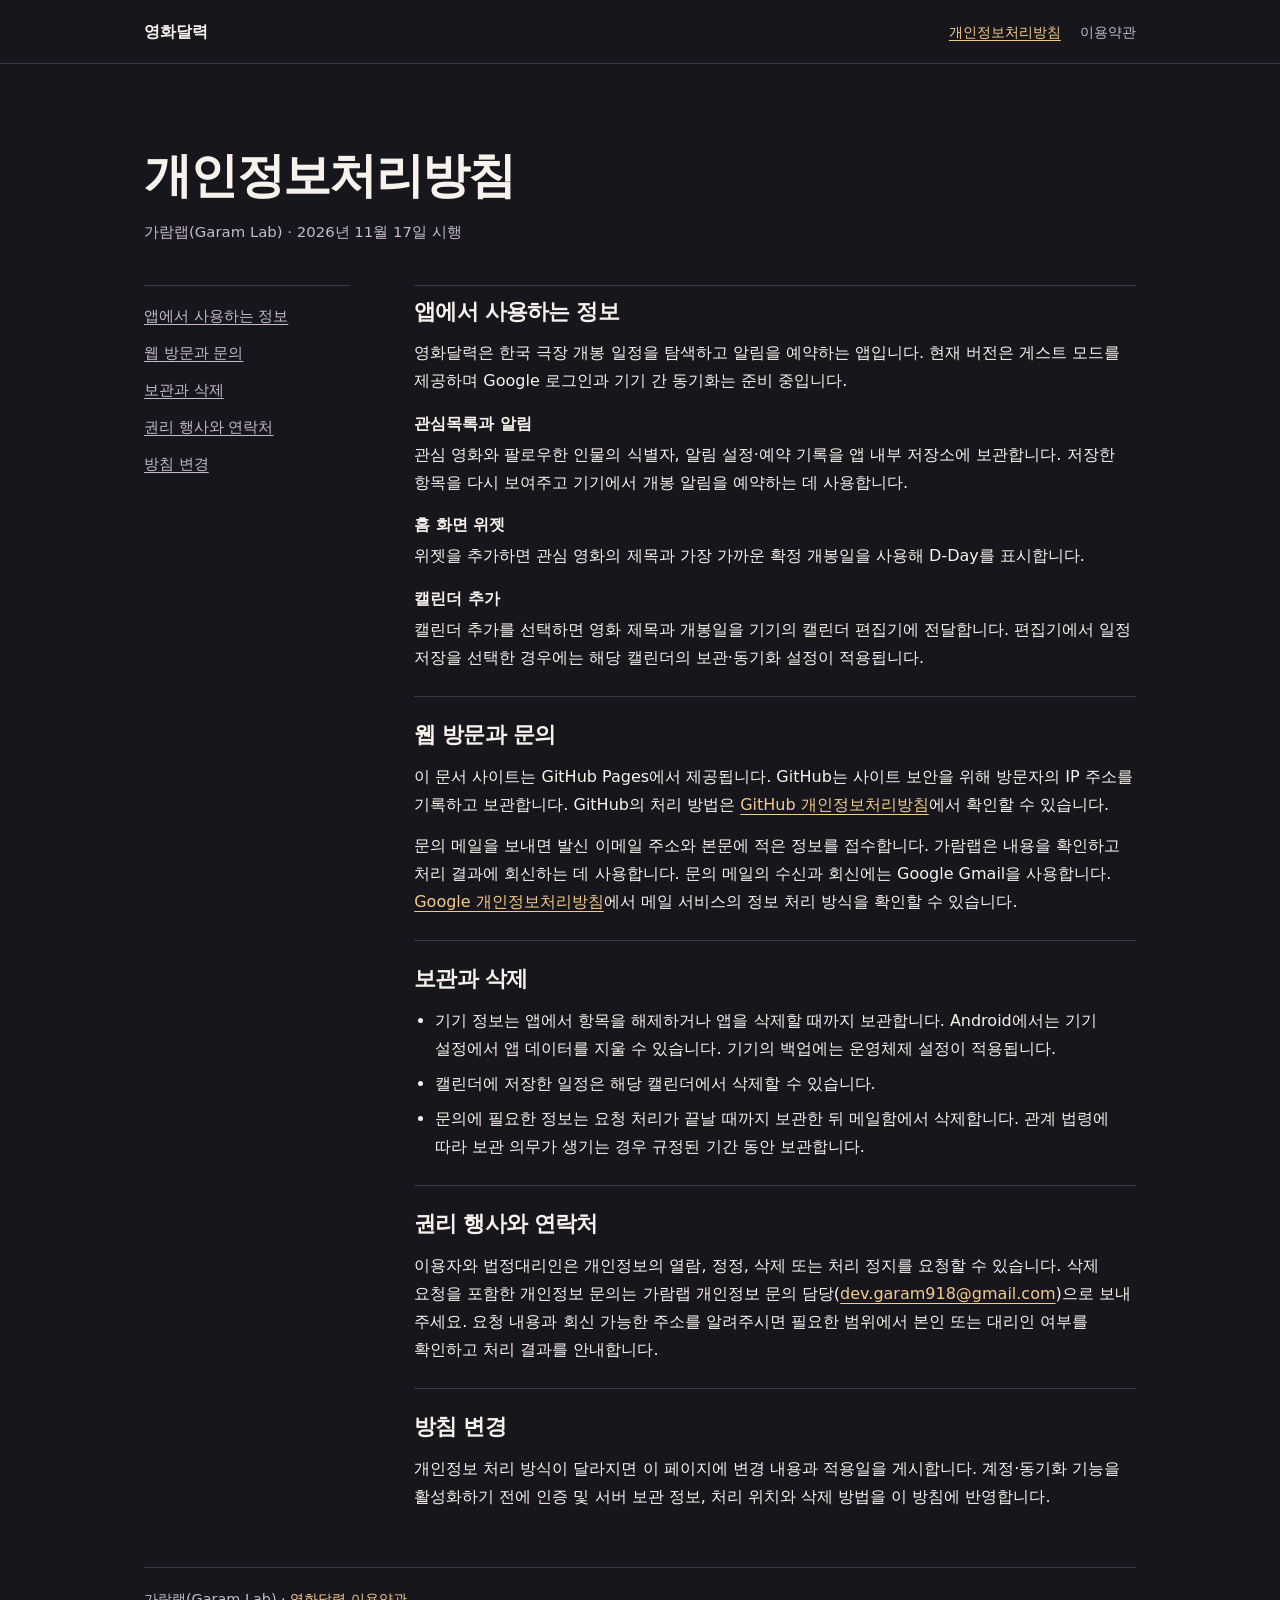
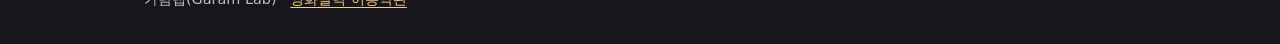
==== privacy/index.html @ b669c91f "Publish MovieCalendar privacy policy and terms" ====
<!doctype html>
<html lang="ko">
<head>
  <meta charset="utf-8">
  <meta name="viewport" content="width=device-width, initial-scale=1">
  <meta name="description" content="가람랩이 운영하는 영화달력의 개인정보처리방침입니다.">
  <title>개인정보처리방침 | 영화달력</title>
  <link rel="stylesheet" href="../site.css">
</head>
<body>
  <a class="skip" href="#main">본문으로 이동</a>
  <header class="topbar">
    <div class="frame topbar-content">
      <a class="brand" href="../">영화달력</a>
      <nav aria-label="문서">
        <a aria-current="page" href="./">개인정보처리방침</a>
        <a href="../terms/">이용약관</a>
      </nav>
    </div>
  </header>
  <main id="main" class="frame">
    <header class="document-header">
      <h1>개인정보처리방침</h1>
      <p>가람랩(Garam Lab) · <time datetime="2026-11-17">2026년 11월 17일</time> 시행</p>
    </header>
    <div class="document-layout">
      <nav class="contents" aria-label="개인정보처리방침 목차">
        <a href="#app">앱에서 사용하는 정보</a>
        <a href="#web">웹 방문과 문의</a>
        <a href="#retention">보관과 삭제</a>
        <a href="#requests">권리 행사와 연락처</a>
        <a href="#changes">방침 변경</a>
      </nav>
      <article>
        <section aria-labelledby="app">
          <h2 id="app">앱에서 사용하는 정보</h2>
          <p>영화달력은 한국 극장 개봉 일정을 탐색하고 알림을 예약하는 앱입니다. 현재 버전은 게스트 모드를 제공하며 Google 로그인과 기기 간 동기화는 준비 중입니다.</p>
          <dl>
            <dt>관심목록과 알림</dt>
            <dd>관심 영화와 팔로우한 인물의 식별자, 알림 설정·예약 기록을 앱 내부 저장소에 보관합니다. 저장한 항목을 다시 보여주고 기기에서 개봉 알림을 예약하는 데 사용합니다.</dd>
            <dt>홈 화면 위젯</dt>
            <dd>위젯을 추가하면 관심 영화의 제목과 가장 가까운 확정 개봉일을 사용해 D-Day를 표시합니다.</dd>
            <dt>캘린더 추가</dt>
            <dd>캘린더 추가를 선택하면 영화 제목과 개봉일을 기기의 캘린더 편집기에 전달합니다. 편집기에서 일정 저장을 선택한 경우에는 해당 캘린더의 보관·동기화 설정이 적용됩니다.</dd>
          </dl>
        </section>
        <section aria-labelledby="web">
          <h2 id="web">웹 방문과 문의</h2>
          <p>이 문서 사이트는 GitHub Pages에서 제공됩니다. GitHub는 사이트 보안을 위해 방문자의 IP 주소를 기록하고 보관합니다. GitHub의 처리 방법은 <a href="https://docs.github.com/en/site-policy/privacy-policies/github-general-privacy-statement">GitHub 개인정보처리방침</a>에서 확인할 수 있습니다.</p>
          <p>문의 메일을 보내면 발신 이메일 주소와 본문에 적은 정보를 접수합니다. 가람랩은 내용을 확인하고 처리 결과에 회신하는 데 사용합니다. 문의 메일의 수신과 회신에는 Google Gmail을 사용합니다. <a href="https://policies.google.com/privacy?hl=ko">Google 개인정보처리방침</a>에서 메일 서비스의 정보 처리 방식을 확인할 수 있습니다.</p>
        </section>
        <section aria-labelledby="retention">
          <h2 id="retention">보관과 삭제</h2>
          <ul>
            <li>기기 정보는 앱에서 항목을 해제하거나 앱을 삭제할 때까지 보관합니다. Android에서는 기기 설정에서 앱 데이터를 지울 수 있습니다. 기기의 백업에는 운영체제 설정이 적용됩니다.</li>
            <li>캘린더에 저장한 일정은 해당 캘린더에서 삭제할 수 있습니다.</li>
            <li>문의에 필요한 정보는 요청 처리가 끝날 때까지 보관한 뒤 메일함에서 삭제합니다. 관계 법령에 따라 보관 의무가 생기는 경우 규정된 기간 동안 보관합니다.</li>
          </ul>
        </section>
        <section aria-labelledby="requests">
          <h2 id="requests">권리 행사와 연락처</h2>
          <p>이용자와 법정대리인은 개인정보의 열람, 정정, 삭제 또는 처리 정지를 요청할 수 있습니다. 삭제 요청을 포함한 개인정보 문의는 가람랩 개인정보 문의 담당(<a href="mailto:dev.garam918@gmail.com">dev.garam918@gmail.com</a>)으로 보내 주세요. 요청 내용과 회신 가능한 주소를 알려주시면 필요한 범위에서 본인 또는 대리인 여부를 확인하고 처리 결과를 안내합니다.</p>
        </section>
        <section aria-labelledby="changes">
          <h2 id="changes">방침 변경</h2>
          <p>개인정보 처리 방식이 달라지면 이 페이지에 변경 내용과 적용일을 게시합니다. 계정·동기화 기능을 활성화하기 전에 인증 및 서버 보관 정보, 처리 위치와 삭제 방법을 이 방침에 반영합니다.</p>
        </section>
      </article>
    </div>
  </main>
  <footer class="frame footer">가람랩(Garam Lab) · <a href="../terms/">영화달력 이용약관</a></footer>
</body>
</html>
---- site.css ----
:root {
  color-scheme: dark;
  font-family: Inter, system-ui, "Apple SD Gothic Neo", "Malgun Gothic", sans-serif;
  background: #18161d;
  color: #f8f2ec;
  line-height: 1.75;
  --muted: #c5bac9;
  --accent: #f3cb87;
  --rule: #403748;
}

* { box-sizing: border-box; }
body { margin: 0; word-break: keep-all; overflow-wrap: break-word; }
a { color: var(--accent); text-underline-offset: .22em; }
a:hover { color: #ffe4b6; }
a:focus-visible { outline: 2px solid var(--accent); outline-offset: 4px; border-radius: 2px; }
.frame { width: min(100% - 2.5rem, 62rem); margin-inline: auto; }
.skip { position: absolute; left: 1.25rem; padding: .5rem .75rem; background: #18161d; transform: translateY(-110%); }
.skip:focus { transform: translateY(0); }
.topbar { border-bottom: 1px solid var(--rule); }
.topbar-content { display: flex; justify-content: space-between; align-items: baseline; gap: 1rem; padding-block: 1.1rem; }
.brand { color: inherit; font-weight: 700; text-decoration: none; }
.topbar nav { display: flex; flex-wrap: wrap; gap: .45rem 1.2rem; font-size: .9rem; }
.topbar nav a { color: var(--muted); text-decoration: none; }
.topbar nav a[aria-current] { color: var(--accent); text-decoration: underline; }
h1, h2 { margin: 0; line-height: 1.3; letter-spacing: -.035em; }
h1 { font-size: clamp(2rem, 5vw, 3rem); }
h2 { font-size: 1.35rem; scroll-margin-top: 1.25rem; }
.document-header, .directory { padding-block: clamp(2.5rem, 8vw, 5rem) 2.5rem; }
.document-header p { color: var(--muted); margin: .8rem 0 0; font-size: .93rem; }
.document-layout { display: grid; grid-template-columns: minmax(10rem, 1fr) minmax(0, 3.5fr); gap: clamp(1.75rem, 5vw, 4rem); }
.contents { align-self: start; border-top: 1px solid var(--rule); padding-top: .7rem; }
.contents a { display: block; padding-block: .35rem; color: var(--muted); font-size: .92rem; }
.contents a:hover { color: var(--accent); }
article section { padding: 1.5rem 0; border-top: 1px solid var(--rule); }
article section:first-child { padding-top: .7rem; }
article p, article ul, article dl { margin: .85rem 0 0; }
article ul { padding-inline-start: 1.3em; }
article li + li { margin-top: .45rem; }
dt { font-weight: 650; margin-top: .9rem; }
dd { margin: .2rem 0 0; }
.document-list { list-style: none; padding: 0; margin: 2rem 0 0; max-width: 44rem; }
.document-list li { border-top: 1px solid var(--rule); padding: 1.25rem 0; }
.document-list a { font-size: 1.2rem; font-weight: 650; }
.document-list p { margin: .4rem 0 0; color: var(--muted); }
.footer { border-top: 1px solid var(--rule); padding-block: 1.2rem 2rem; margin-top: 2rem; color: var(--muted); font-size: .9rem; }

@media (max-width: 42rem) {
  .topbar-content { flex-direction: column; gap: .35rem; align-items: flex-start; }
  .document-layout { grid-template-columns: 1fr; gap: 1.5rem; }
  .contents { border-bottom: 1px solid var(--rule); padding-bottom: .7rem; }
  article section:first-child { border-top: 0; padding-top: 0; }
}
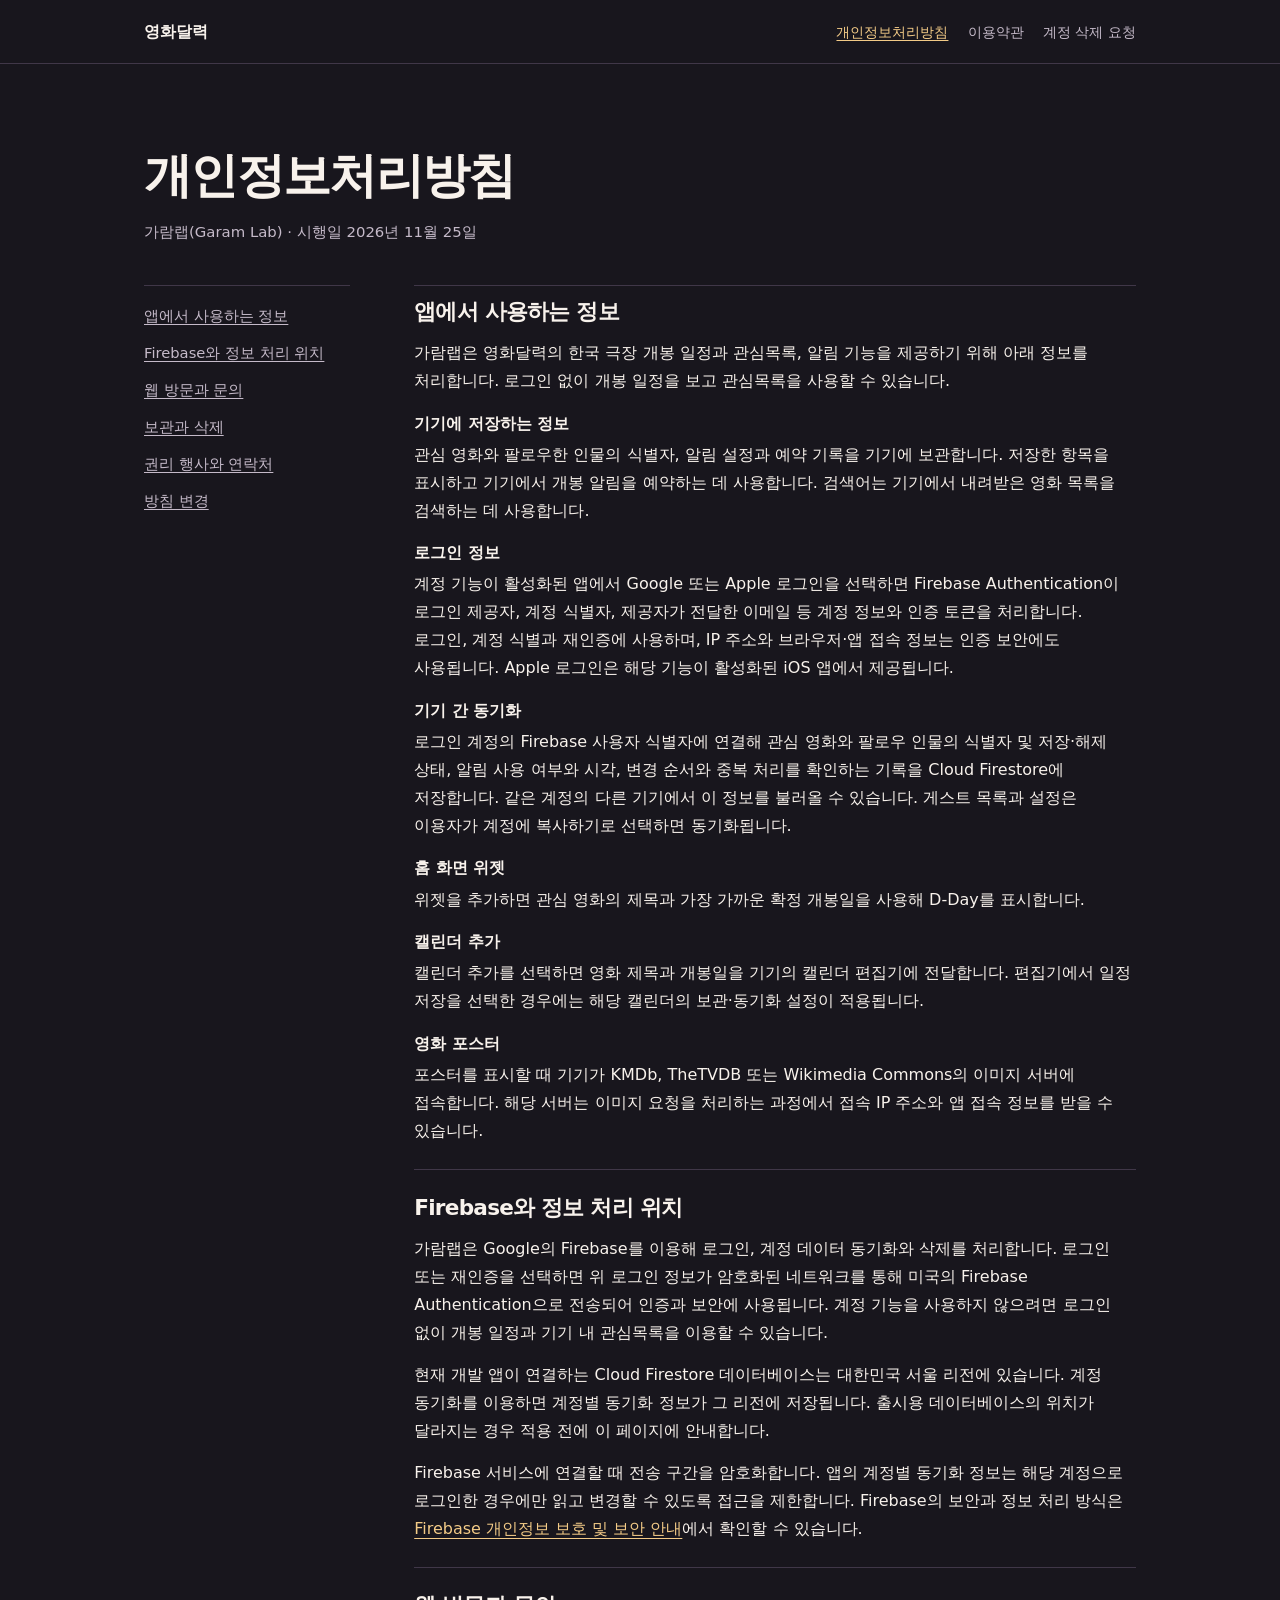
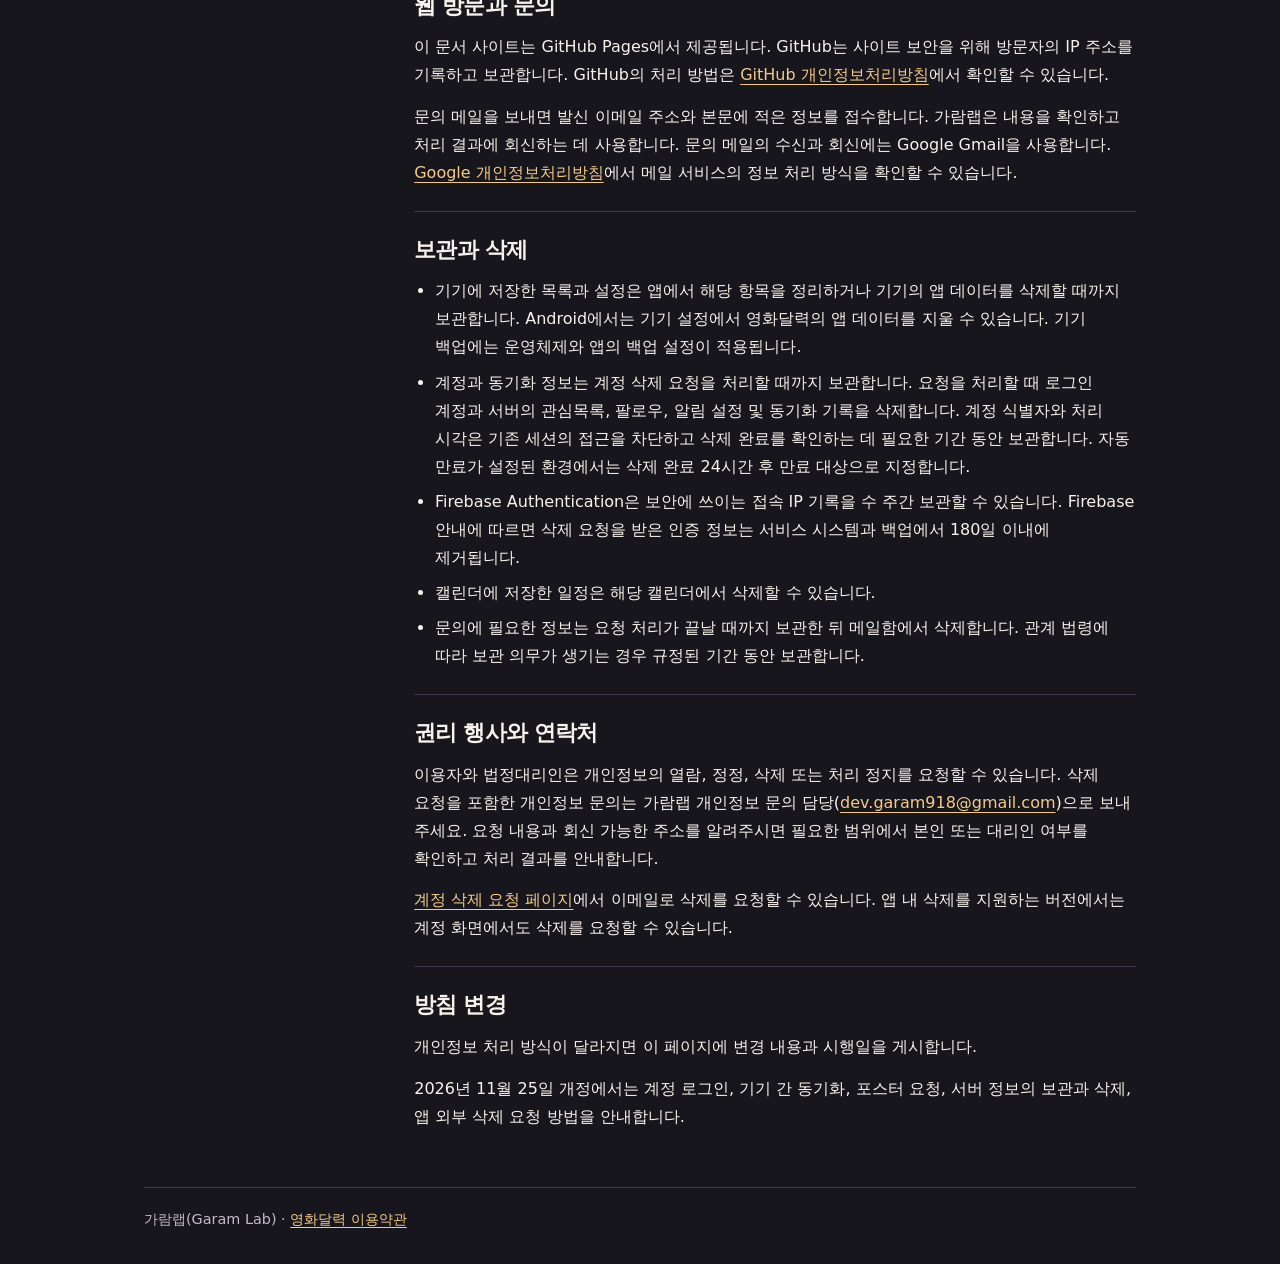
==== commit a3ec85a8: "Document account sync, poster requests, and data processing" ====
--- a/privacy/index.html
+++ b/privacy/index.html
@@ -15,17 +15,19 @@
       <nav aria-label="문서">
         <a aria-current="page" href="./">개인정보처리방침</a>
         <a href="../terms/">이용약관</a>
+        <a href="../account-deletion/">계정 삭제 요청</a>
       </nav>
     </div>
   </header>
   <main id="main" class="frame">
     <header class="document-header">
       <h1>개인정보처리방침</h1>
-      <p>가람랩(Garam Lab) · <time datetime="2026-11-17">2026년 11월 17일</time> 시행</p>
+      <p>가람랩(Garam Lab) · 시행일 <time datetime="2026-11-25">2026년 11월 25일</time></p>
     </header>
     <div class="document-layout">
       <nav class="contents" aria-label="개인정보처리방침 목차">
         <a href="#app">앱에서 사용하는 정보</a>
+        <a href="#firebase">Firebase와 정보 처리 위치</a>
         <a href="#web">웹 방문과 문의</a>
         <a href="#retention">보관과 삭제</a>
         <a href="#requests">권리 행사와 연락처</a>
@@ -34,15 +36,27 @@
       <article>
         <section aria-labelledby="app">
           <h2 id="app">앱에서 사용하는 정보</h2>
-          <p>영화달력은 한국 극장 개봉 일정을 탐색하고 알림을 예약하는 앱입니다. 현재 버전은 게스트 모드를 제공하며 Google 로그인과 기기 간 동기화는 준비 중입니다.</p>
+          <p>가람랩은 영화달력의 한국 극장 개봉 일정과 관심목록, 알림 기능을 제공하기 위해 아래 정보를 처리합니다. 로그인 없이 개봉 일정을 보고 관심목록을 사용할 수 있습니다.</p>
           <dl>
-            <dt>관심목록과 알림</dt>
-            <dd>관심 영화와 팔로우한 인물의 식별자, 알림 설정·예약 기록을 앱 내부 저장소에 보관합니다. 저장한 항목을 다시 보여주고 기기에서 개봉 알림을 예약하는 데 사용합니다.</dd>
+            <dt>기기에 저장하는 정보</dt>
+            <dd>관심 영화와 팔로우한 인물의 식별자, 알림 설정과 예약 기록을 기기에 보관합니다. 저장한 항목을 표시하고 기기에서 개봉 알림을 예약하는 데 사용합니다. 검색어는 기기에서 내려받은 영화 목록을 검색하는 데 사용합니다.</dd>
+            <dt>로그인 정보</dt>
+            <dd>계정 기능이 활성화된 앱에서 Google 또는 Apple 로그인을 선택하면 Firebase Authentication이 로그인 제공자, 계정 식별자, 제공자가 전달한 이메일 등 계정 정보와 인증 토큰을 처리합니다. 로그인, 계정 식별과 재인증에 사용하며, IP 주소와 브라우저·앱 접속 정보는 인증 보안에도 사용됩니다. Apple 로그인은 해당 기능이 활성화된 iOS 앱에서 제공됩니다.</dd>
+            <dt>기기 간 동기화</dt>
+            <dd>로그인 계정의 Firebase 사용자 식별자에 연결해 관심 영화와 팔로우 인물의 식별자 및 저장·해제 상태, 알림 사용 여부와 시각, 변경 순서와 중복 처리를 확인하는 기록을 Cloud Firestore에 저장합니다. 같은 계정의 다른 기기에서 이 정보를 불러올 수 있습니다. 게스트 목록과 설정은 이용자가 계정에 복사하기로 선택하면 동기화됩니다.</dd>
             <dt>홈 화면 위젯</dt>
             <dd>위젯을 추가하면 관심 영화의 제목과 가장 가까운 확정 개봉일을 사용해 D-Day를 표시합니다.</dd>
             <dt>캘린더 추가</dt>
             <dd>캘린더 추가를 선택하면 영화 제목과 개봉일을 기기의 캘린더 편집기에 전달합니다. 편집기에서 일정 저장을 선택한 경우에는 해당 캘린더의 보관·동기화 설정이 적용됩니다.</dd>
+            <dt>영화 포스터</dt>
+            <dd>포스터를 표시할 때 기기가 KMDb, TheTVDB 또는 Wikimedia Commons의 이미지 서버에 접속합니다. 해당 서버는 이미지 요청을 처리하는 과정에서 접속 IP 주소와 앱 접속 정보를 받을 수 있습니다.</dd>
           </dl>
+        </section>
+        <section aria-labelledby="firebase">
+          <h2 id="firebase">Firebase와 정보 처리 위치</h2>
+          <p>가람랩은 Google의 Firebase를 이용해 로그인, 계정 데이터 동기화와 삭제를 처리합니다. 로그인 또는 재인증을 선택하면 위 로그인 정보가 암호화된 네트워크를 통해 미국의 Firebase Authentication으로 전송되어 인증과 보안에 사용됩니다. 계정 기능을 사용하지 않으려면 로그인 없이 개봉 일정과 기기 내 관심목록을 이용할 수 있습니다.</p>
+          <p>현재 개발 앱이 연결하는 Cloud Firestore 데이터베이스는 대한민국 서울 리전에 있습니다. 계정 동기화를 이용하면 계정별 동기화 정보가 그 리전에 저장됩니다. 출시용 데이터베이스의 위치가 달라지는 경우 적용 전에 이 페이지에 안내합니다.</p>
+          <p>Firebase 서비스에 연결할 때 전송 구간을 암호화합니다. 앱의 계정별 동기화 정보는 해당 계정으로 로그인한 경우에만 읽고 변경할 수 있도록 접근을 제한합니다. Firebase의 보안과 정보 처리 방식은 <a href="https://firebase.google.com/support/privacy">Firebase 개인정보 보호 및 보안 안내</a>에서 확인할 수 있습니다.</p>
         </section>
         <section aria-labelledby="web">
           <h2 id="web">웹 방문과 문의</h2>
@@ -52,7 +66,9 @@
         <section aria-labelledby="retention">
           <h2 id="retention">보관과 삭제</h2>
           <ul>
-            <li>기기 정보는 앱에서 항목을 해제하거나 앱을 삭제할 때까지 보관합니다. Android에서는 기기 설정에서 앱 데이터를 지울 수 있습니다. 기기의 백업에는 운영체제 설정이 적용됩니다.</li>
+            <li>기기에 저장한 목록과 설정은 앱에서 해당 항목을 정리하거나 기기의 앱 데이터를 삭제할 때까지 보관합니다. Android에서는 기기 설정에서 영화달력의 앱 데이터를 지울 수 있습니다. 기기 백업에는 운영체제와 앱의 백업 설정이 적용됩니다.</li>
+            <li>계정과 동기화 정보는 계정 삭제 요청을 처리할 때까지 보관합니다. 요청을 처리할 때 로그인 계정과 서버의 관심목록, 팔로우, 알림 설정 및 동기화 기록을 삭제합니다. 계정 식별자와 처리 시각은 기존 세션의 접근을 차단하고 삭제 완료를 확인하는 데 필요한 기간 동안 보관합니다. 자동 만료가 설정된 환경에서는 삭제 완료 24시간 후 만료 대상으로 지정합니다.</li>
+            <li>Firebase Authentication은 보안에 쓰이는 접속 IP 기록을 수 주간 보관할 수 있습니다. Firebase 안내에 따르면 삭제 요청을 받은 인증 정보는 서비스 시스템과 백업에서 180일 이내에 제거됩니다.</li>
             <li>캘린더에 저장한 일정은 해당 캘린더에서 삭제할 수 있습니다.</li>
             <li>문의에 필요한 정보는 요청 처리가 끝날 때까지 보관한 뒤 메일함에서 삭제합니다. 관계 법령에 따라 보관 의무가 생기는 경우 규정된 기간 동안 보관합니다.</li>
           </ul>
@@ -60,10 +76,12 @@
         <section aria-labelledby="requests">
           <h2 id="requests">권리 행사와 연락처</h2>
           <p>이용자와 법정대리인은 개인정보의 열람, 정정, 삭제 또는 처리 정지를 요청할 수 있습니다. 삭제 요청을 포함한 개인정보 문의는 가람랩 개인정보 문의 담당(<a href="mailto:dev.garam918@gmail.com">dev.garam918@gmail.com</a>)으로 보내 주세요. 요청 내용과 회신 가능한 주소를 알려주시면 필요한 범위에서 본인 또는 대리인 여부를 확인하고 처리 결과를 안내합니다.</p>
+          <p><a href="../account-deletion/">계정 삭제 요청 페이지</a>에서 이메일로 삭제를 요청할 수 있습니다. 앱 내 삭제를 지원하는 버전에서는 계정 화면에서도 삭제를 요청할 수 있습니다.</p>
         </section>
         <section aria-labelledby="changes">
           <h2 id="changes">방침 변경</h2>
-          <p>개인정보 처리 방식이 달라지면 이 페이지에 변경 내용과 적용일을 게시합니다. 계정·동기화 기능을 활성화하기 전에 인증 및 서버 보관 정보, 처리 위치와 삭제 방법을 이 방침에 반영합니다.</p>
+          <p>개인정보 처리 방식이 달라지면 이 페이지에 변경 내용과 시행일을 게시합니다.</p>
+          <p>2026년 11월 25일 개정에서는 계정 로그인, 기기 간 동기화, 포스터 요청, 서버 정보의 보관과 삭제, 앱 외부 삭제 요청 방법을 안내합니다.</p>
         </section>
       </article>
     </div>
--- a/site.css
+++ b/site.css
@@ -28,6 +28,8 @@
 h2 { font-size: 1.35rem; scroll-margin-top: 1.25rem; }
 .document-header, .directory { padding-block: clamp(2.5rem, 8vw, 5rem) 2.5rem; }
 .document-header p { color: var(--muted); margin: .8rem 0 0; font-size: .93rem; }
+.request-link { display: inline-block; padding: .6rem 1rem; margin-top: 1.2rem; border-radius: .25rem; background: var(--accent); color: #18161d; font-weight: 650; text-decoration: none; }
+.request-link:hover { background: #ffe4b6; color: #18161d; }
 .document-layout { display: grid; grid-template-columns: minmax(10rem, 1fr) minmax(0, 3.5fr); gap: clamp(1.75rem, 5vw, 4rem); }
 .contents { align-self: start; border-top: 1px solid var(--rule); padding-top: .7rem; }
 .contents a { display: block; padding-block: .35rem; color: var(--muted); font-size: .92rem; }
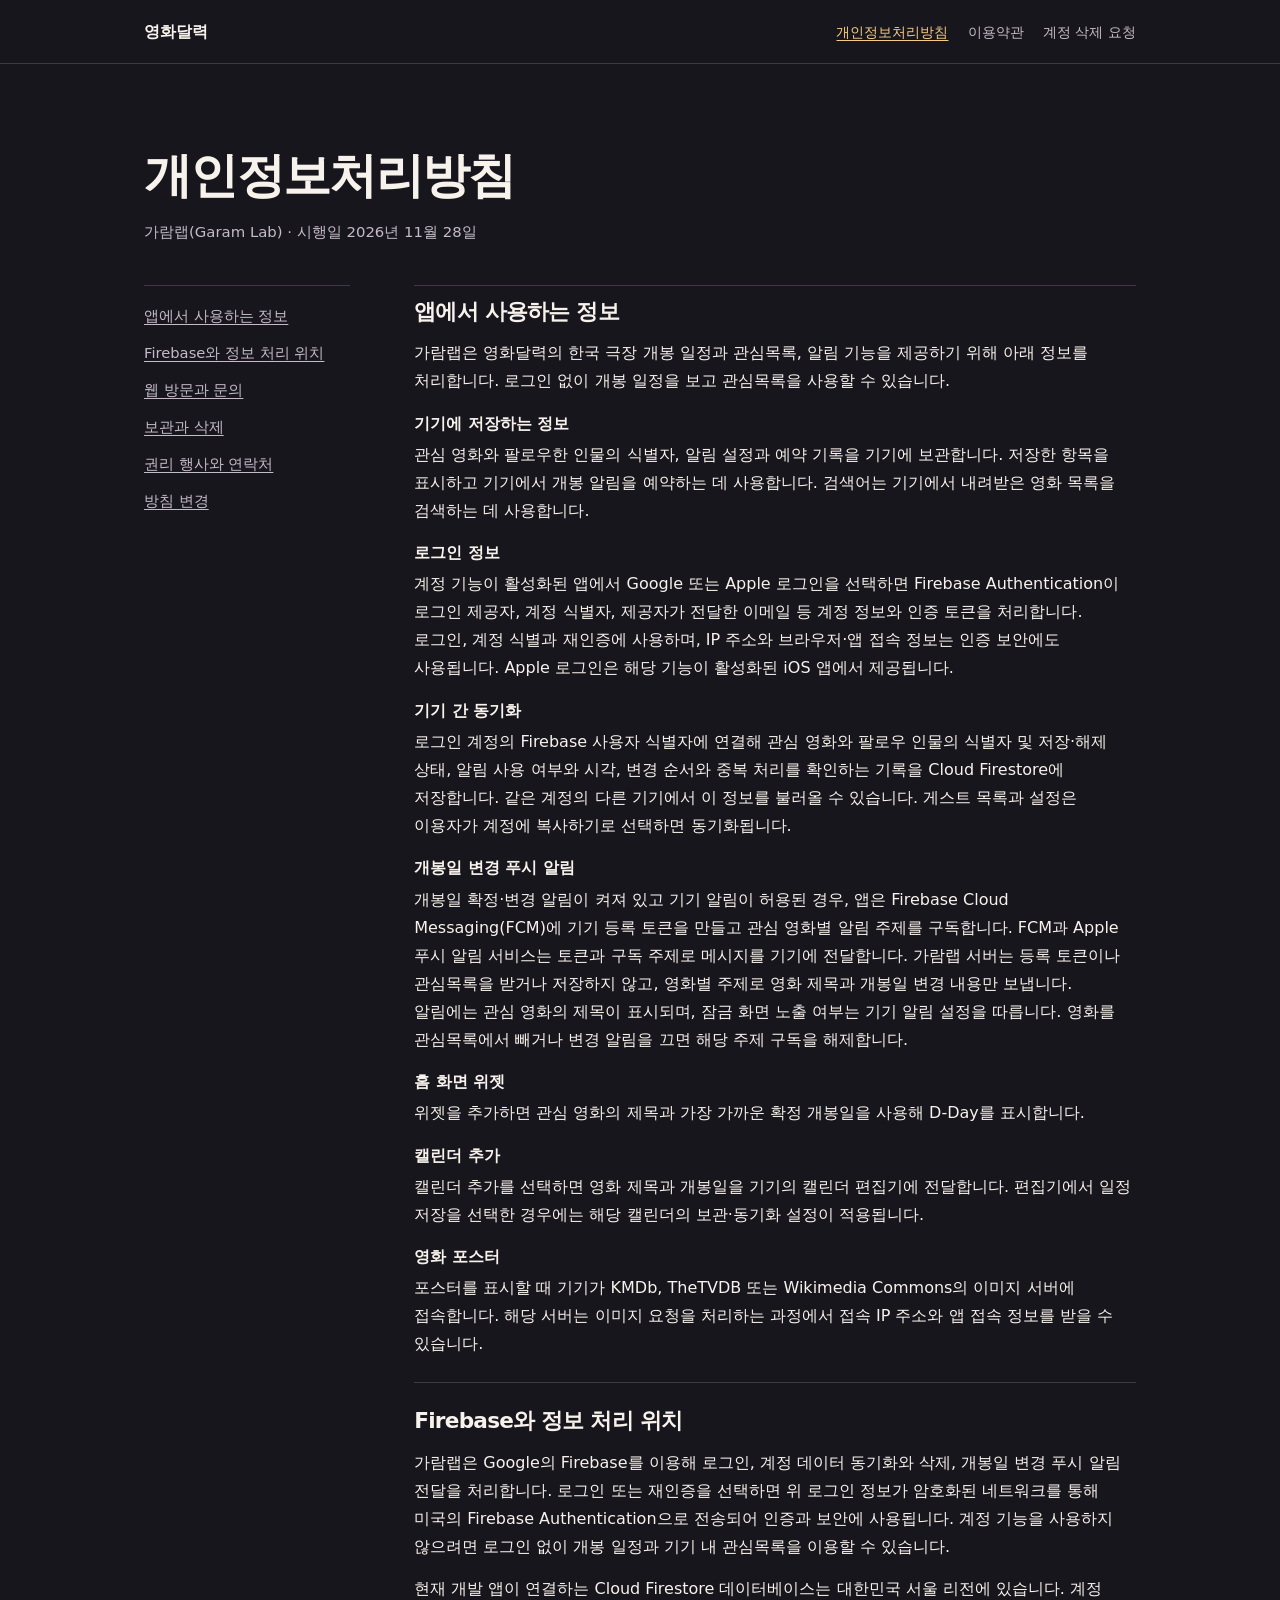
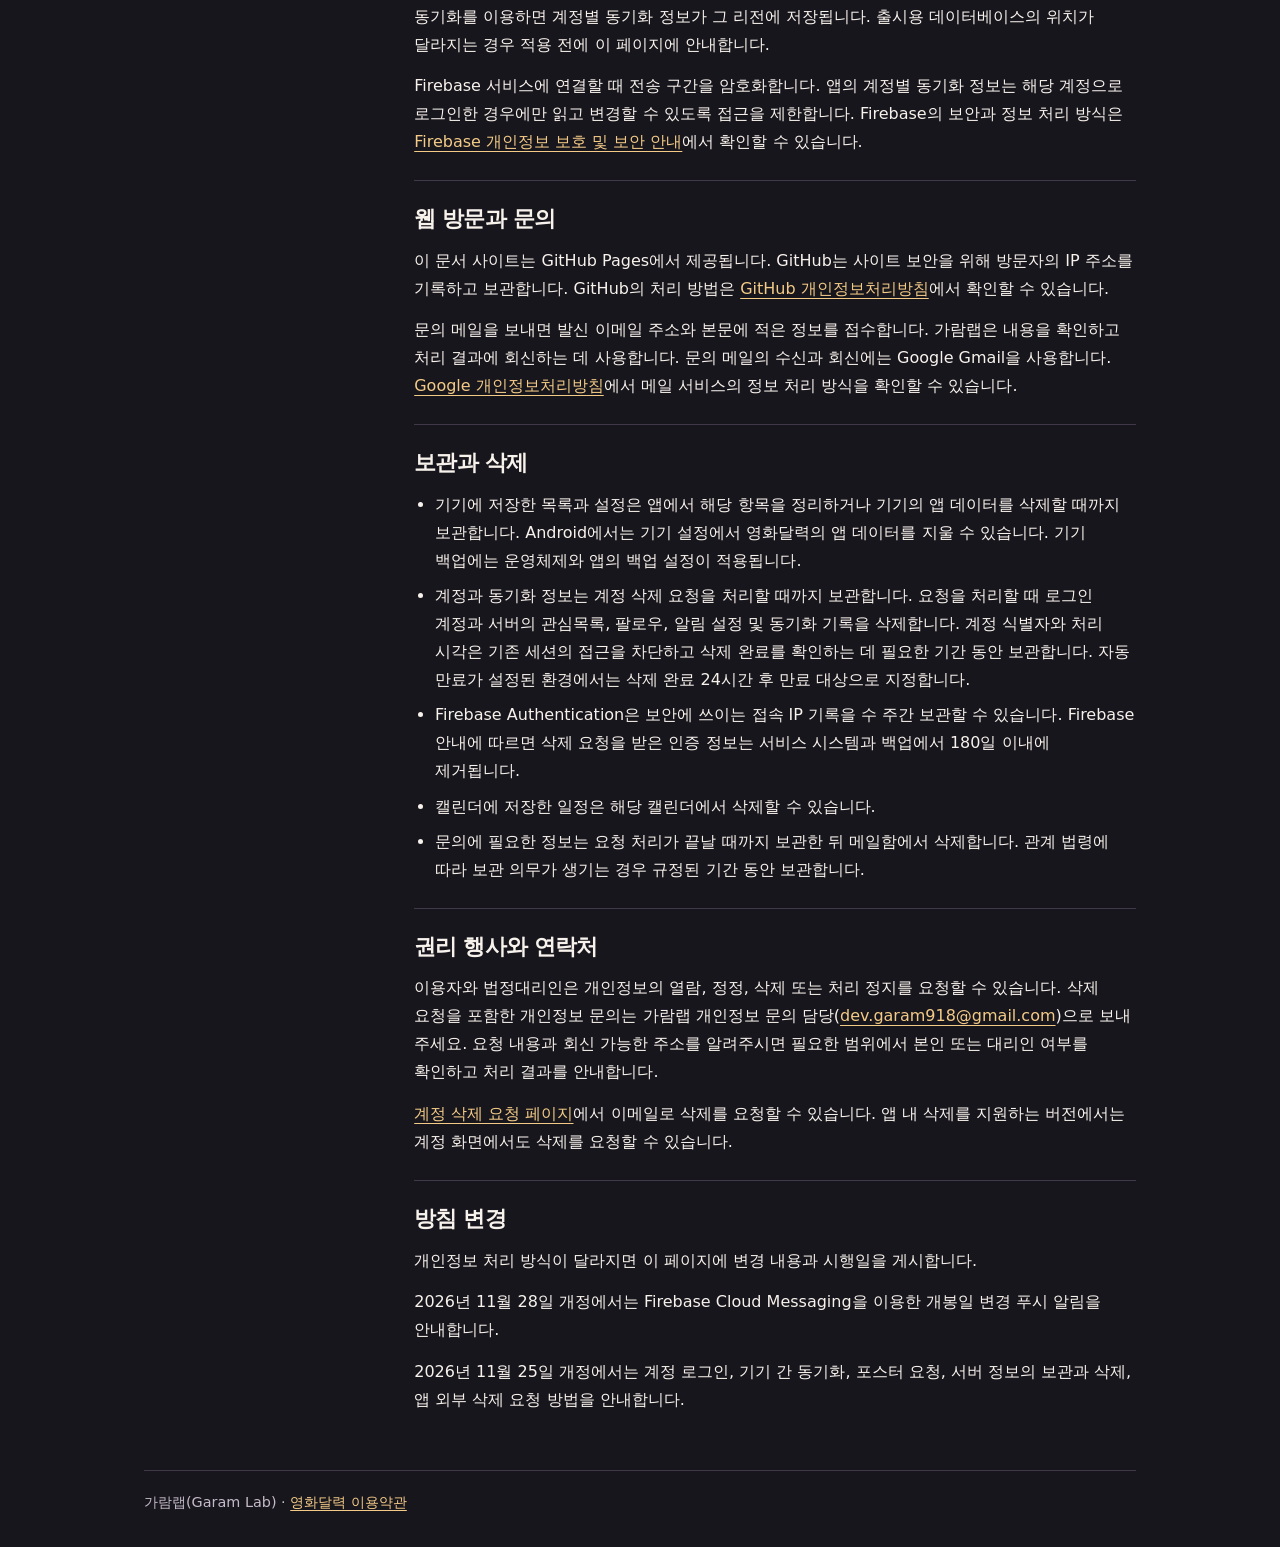
==== commit c2239a86: "Document release-change push notifications in the privacy policy Co-Authored-By: Claude Opus 5.5 <no" ====
--- a/privacy/index.html
+++ b/privacy/index.html
@@ -22,7 +22,7 @@
   <main id="main" class="frame">
     <header class="document-header">
       <h1>개인정보처리방침</h1>
-      <p>가람랩(Garam Lab) · 시행일 <time datetime="2026-11-25">2026년 11월 25일</time></p>
+      <p>가람랩(Garam Lab) · 시행일 <time datetime="2026-11-28">2026년 11월 28일</time></p>
     </header>
     <div class="document-layout">
       <nav class="contents" aria-label="개인정보처리방침 목차">
@@ -44,6 +44,8 @@
             <dd>계정 기능이 활성화된 앱에서 Google 또는 Apple 로그인을 선택하면 Firebase Authentication이 로그인 제공자, 계정 식별자, 제공자가 전달한 이메일 등 계정 정보와 인증 토큰을 처리합니다. 로그인, 계정 식별과 재인증에 사용하며, IP 주소와 브라우저·앱 접속 정보는 인증 보안에도 사용됩니다. Apple 로그인은 해당 기능이 활성화된 iOS 앱에서 제공됩니다.</dd>
             <dt>기기 간 동기화</dt>
             <dd>로그인 계정의 Firebase 사용자 식별자에 연결해 관심 영화와 팔로우 인물의 식별자 및 저장·해제 상태, 알림 사용 여부와 시각, 변경 순서와 중복 처리를 확인하는 기록을 Cloud Firestore에 저장합니다. 같은 계정의 다른 기기에서 이 정보를 불러올 수 있습니다. 게스트 목록과 설정은 이용자가 계정에 복사하기로 선택하면 동기화됩니다.</dd>
+            <dt>개봉일 변경 푸시 알림</dt>
+            <dd>개봉일 확정·변경 알림이 켜져 있고 기기 알림이 허용된 경우, 앱은 Firebase Cloud Messaging(FCM)에 기기 등록 토큰을 만들고 관심 영화별 알림 주제를 구독합니다. FCM과 Apple 푸시 알림 서비스는 토큰과 구독 주제로 메시지를 기기에 전달합니다. 가람랩 서버는 등록 토큰이나 관심목록을 받거나 저장하지 않고, 영화별 주제로 영화 제목과 개봉일 변경 내용만 보냅니다. 알림에는 관심 영화의 제목이 표시되며, 잠금 화면 노출 여부는 기기 알림 설정을 따릅니다. 영화를 관심목록에서 빼거나 변경 알림을 끄면 해당 주제 구독을 해제합니다.</dd>
             <dt>홈 화면 위젯</dt>
             <dd>위젯을 추가하면 관심 영화의 제목과 가장 가까운 확정 개봉일을 사용해 D-Day를 표시합니다.</dd>
             <dt>캘린더 추가</dt>
@@ -54,7 +56,7 @@
         </section>
         <section aria-labelledby="firebase">
           <h2 id="firebase">Firebase와 정보 처리 위치</h2>
-          <p>가람랩은 Google의 Firebase를 이용해 로그인, 계정 데이터 동기화와 삭제를 처리합니다. 로그인 또는 재인증을 선택하면 위 로그인 정보가 암호화된 네트워크를 통해 미국의 Firebase Authentication으로 전송되어 인증과 보안에 사용됩니다. 계정 기능을 사용하지 않으려면 로그인 없이 개봉 일정과 기기 내 관심목록을 이용할 수 있습니다.</p>
+          <p>가람랩은 Google의 Firebase를 이용해 로그인, 계정 데이터 동기화와 삭제, 개봉일 변경 푸시 알림 전달을 처리합니다. 로그인 또는 재인증을 선택하면 위 로그인 정보가 암호화된 네트워크를 통해 미국의 Firebase Authentication으로 전송되어 인증과 보안에 사용됩니다. 계정 기능을 사용하지 않으려면 로그인 없이 개봉 일정과 기기 내 관심목록을 이용할 수 있습니다.</p>
           <p>현재 개발 앱이 연결하는 Cloud Firestore 데이터베이스는 대한민국 서울 리전에 있습니다. 계정 동기화를 이용하면 계정별 동기화 정보가 그 리전에 저장됩니다. 출시용 데이터베이스의 위치가 달라지는 경우 적용 전에 이 페이지에 안내합니다.</p>
           <p>Firebase 서비스에 연결할 때 전송 구간을 암호화합니다. 앱의 계정별 동기화 정보는 해당 계정으로 로그인한 경우에만 읽고 변경할 수 있도록 접근을 제한합니다. Firebase의 보안과 정보 처리 방식은 <a href="https://firebase.google.com/support/privacy">Firebase 개인정보 보호 및 보안 안내</a>에서 확인할 수 있습니다.</p>
         </section>
@@ -81,6 +83,7 @@
         <section aria-labelledby="changes">
           <h2 id="changes">방침 변경</h2>
           <p>개인정보 처리 방식이 달라지면 이 페이지에 변경 내용과 시행일을 게시합니다.</p>
+          <p>2026년 11월 28일 개정에서는 Firebase Cloud Messaging을 이용한 개봉일 변경 푸시 알림을 안내합니다.</p>
           <p>2026년 11월 25일 개정에서는 계정 로그인, 기기 간 동기화, 포스터 요청, 서버 정보의 보관과 삭제, 앱 외부 삭제 요청 방법을 안내합니다.</p>
         </section>
       </article>
